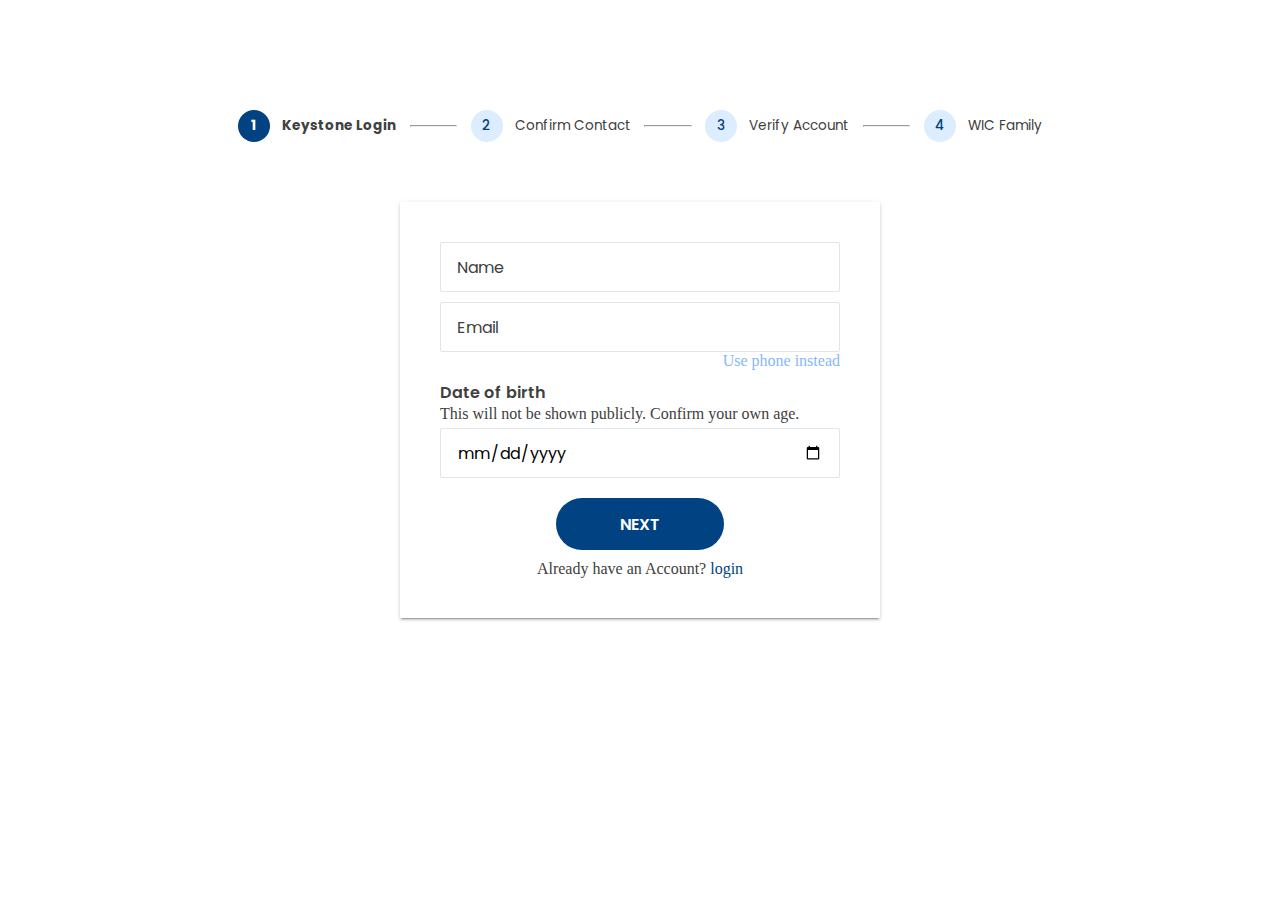
==== index.html @ 5b309039 "This is initial commit" ====
<!DOCTYPE html>
<html lang="en">
<head>
  <meta charset="UTF-8">
  <meta name="viewport" content="width=device-width, initial-scale=1.0">
  <title>Signup</title>
  <link rel="stylesheet" href="style.css">
  
</head>
<main>
  <div id="fp-stepper-container">
    <div class="fp-stepper-cell active">
        <div class="fp-stepper-step">
            <span class="fp-stepper-number">1</span> <span class="fp-stepper-label">Keystone Login</span><hr>
        </div>
    </div>
    <div class="fp-stepper-cell ">
        <div class="fp-stepper-step">
            <span class="fp-stepper-number">2</span> <span class="fp-stepper-label">Confirm Contact</span><hr>
        </div>
    </div>
    <div class="fp-stepper-cell ">
        <div class="fp-stepper-step">
            <span class="fp-stepper-number">3</span> <span class="fp-stepper-label">Verify Account</span><hr>
        </div>
    </div>
    <div class="fp-stepper-cell ">
        <div class="fp-stepper-step">
            <span class="fp-stepper-number">4</span> <span class="fp-stepper-label">WIC Family</span>
        </div>
    </div>
</div>
<!-- <div class="fp-page-intro short">
  <div class="intro-inner">
  <h1>Register a New Keystone Login Account</h1>
  <p>Keystone Login is an account management system for commonwealth online services. You can use your Keystone Login username and password to log into any online service that participates in Keystone Login.</p>
</div>
</div> -->
  <div class="wrapper">
    



    <!-- Step 1: Name, Email/Phone, Date of Birth -->
<div id="step-1" class="step">
    <p id="error-message" class="error-message"></p>
    <form id="form">
      <div>
        <label for="firstname-input">
        </label>
        <input type="text" name="firstname" id="firstname-input" placeholder="Name">
      </div>
      <div>
        <label for="email-input"></label>
        <input type="email" name="email" id="email-input" placeholder="Email" required>
        <input type="tel" name="phone" id="phone-input" placeholder="Phone Number" class="hidden" required>
        <p id="toggle-field" style="cursor:pointer; color:blue;" onclick="toggleInput()">Use phone instead</p>
      </div>
      
      <div>
      <label for="dob" class="dob-label">Date of birth</label>
      <p class="label-text">This will not be shown publicly. Confirm your own age.</p>
      <input type="date" id="dob" name="dob" required>
      </div>
    
      <button type="submit" onclick="validateStep1()">Next</button>
      <p>Already have an Account? <a href="login.html">login</a> </p>
    </div>
    </form>
    
    
    <!-- Step 2: Review Name, Email/Phone, Date of Birth -->
    <div id="step-2" class="step hidden">
      <h2>Create Your Account</h2>
      <p>Please review the information below and click "Sign Up" to create your account.</p>
    
      <form id="review-form">
        <div>
          <label for="review-name">Name</label>
          <input type="text" id="review-name" readonly>
        </div>
        <div>
          <label for="review-contact" id="review-contact-label">Email/Phone</label>
          <input type="text" id="review-contact" readonly>
        </div>
        <div>
          <label for="review-dob">Date of Birth</label>
          <input type="text" id="review-dob" readonly>
        </div>
        <div class="btns-wrap"><button class="button-back" type="button" onclick="prevStep(1)">Back</button>
        <button type="button" onclick="nextStep(3)">Sign Up</button></div>

      </form>
    
      <!-- <div class="captcha">
        <p>Please complete the CAPTCHA to prove you're human.</p>
   
      </div> -->
    </div>
    


<!-- Step 3: We Sent You a Code -->
<div id="step-3" class="step hidden">
  <p id="verificaion-error-message" class="error-message"></p>
  <form id="verification-form">
    <h2>Verification Code</h2>
    <p id="verification-message">We sent a code to your email. Please enter it below.</p>
    <input type="text" id="verification-code" placeholder="Enter your code 123456" required>
    <button type="button" onclick="validateVerificationCode()">Next</button>
    <button class="button-back" type="button" onclick="prevStep(2)">Don't receive code?</button>
  </form>
</div>




<!-- Step 4: Password Setup -->
<div id="step-4" class="step hidden">
  <p id="password-error-message" class="error-message"></p> <!-- Error message will be displayed here -->
  <form id="password-form">
    <h2>You'll need a password</h2>
    <p>Make sure it's 8 characters or more.</p>
    <input type="password" id="password" required>
    <button type="button" onclick="validatePassword()">Next</button>
  </form>
</div>

  

</div> 
</div>
</main>
<script type="text/javascript" src="validation.js" defer></script>
</body>
</html>
---- style.css ----
@import url('https://fonts.googleapis.com/css2?family=Poppins:ital,wght@0,100;0,200;0,300;0,400;0,500;0,600;0,700;0,800;0,900;1,100;1,200;1,300;1,400;1,500;1,600;1,700;1,800;1,900&display=swap');
:root {
  --base-color: white;
  --text-color: #404040;
  --input-color: #dcedff;
  --wic-blue: #014282;
}
*{
  margin: 0;
  padding: 0;
}
html{
  font-family: Poppins, Segoe UI, sans-serif;
  font-size: 16px;
  color: var(--text-color);
}
body{
  min-height: 100vh;
  background-size: cover;
  background-position: right;
  overflow: hidden;
}
main {
  position: absolute;
  top: 110px;
  bottom: 48px;
  left: 0;
  right: 0;
  overflow: auto;
}
.fp-page-intro.short {
  width: max(300px, 92%);
  margin: auto;
  padding: 30px 4%;
}
.intro-inner p {
  max-width: 460px;

}
#toggle-field {
  text-align: end;
  color: #86b7fe!important;
}

.wrapper {
  box-sizing: border-box;
  background-color: var(--base-color);
  height: auto;
  width: max(40%, 600px);
  padding: 10px;
  border-radius: 0 20px 20px 0;
  display: flex;
  flex-direction: column;
  align-items: center;
  justify-content: center;
  margin: auto;
}
.h1, .h2, .h3, .h4, .h5, .h6, h1, h2, h3, h4, h5, h6 {
  margin-top: 0;
  margin-bottom: .5rem;
  font-weight: 500;
  line-height: 1.2;
  color: var(--bs-heading-color);
}
p {
  font-family: Cambria, Cochin, Georgia, Times, Times New Roman, serif;
}
form {
  margin: 30px 0 50px;
  display: flex;
  flex-direction: column;
  align-items: center;
  gap: 10px;
  box-shadow: 0 3px 1px -2px rgba(0, 0, 0, .2), 0 2px 2px 0 rgba(0, 0, 0, .14), 0 1px 5px 0 rgba(0, 0, 0, .12);
  padding: 40px;
}
#step-1 form {
    margin: 50px 0;
}
form > div {
  width: 100%;
  display: flex;
  justify-content: center;
  flex-direction: column;
}
#step-2 {
    margin-top: 40px;
}
form input {
  box-sizing: border-box;
  flex-grow: 1;
  min-width: 0;
  height: 50px;
  padding: 1em;
  font: inherit;
  border-radius: 2px;
  border: 1px solid #e0e5e9;
  transition: 150ms ease;
}
form input:hover{
  border-color: var(--wic-blue);
}
form input:focus, form input:hover {
  outline: none;
  border-color: #86b7fe;
}
.dob-label {
  font-weight: 600;
}
.label-text{
    margin-bottom: 5px;
}
form input::placeholder{
  color: var(--text-color);
}

form button{
  margin-top: 10px;
  border: none;
  border-radius: 1000px;
  padding: .85em 4em;
  background-color: var(--wic-blue);
  color: var(--base-color);
  font: inherit;
  font-weight: 600;
  text-transform: uppercase;
  cursor: pointer;
  transition: 150ms ease;
}
form button:hover{
  background-color: var(--text-color);
}
form button:focus{
  outline: none;
  background-color: var(--text-color);
}
a{
  text-decoration: none;
  color: var(--wic-blue);
}
a:hover{
  text-decoration: underline;
}
#toggle-field {
  text-align: end;
}
  /* CSS to style the form 2 */
  .container {
    max-width: 600px;
    margin: 0 auto;
    padding: 20px;
    background-color: white;
    border-radius: 8px;
    box-shadow: 0 0 10px rgba(0, 0, 0, 0.1);
  }
  
  .hidden {
    display: none;
  }
  
  .step {
    margin-bottom: 20px;
    width: min(480px, 100%);
}
  
  .dob-container select {
    margin-right: 5px;
  }
  
  button {
    padding: 10px 15px;
    background-color: #1DA1F2;
    color: white;
    border: none;
    border-radius: 4px;
    cursor: pointer;
  }
  
  button:hover {
    background-color: #0c8ed6;
  }
  #fp-stepper-container {
    display: flex;
    flex-direction: row;
    /* align-items: center; */
    justify-content: center;
}
.btns-wrap {
  display: flex;
  flex-direction: row;
  justify-content: space-between;
}
.button-back{
  background: transparent;
  color: black;
  padding: 0;
  font-size: 1rem;
  text-transform: capitalize;
}
.button-back:focus, .button-back:hover {
  background: transparent;
}
.fp-stepper-step {
  display: flex;
  align-items: center;
  font-size: .85rem;
  /* height: 100px; */
  /* background: yellow; */
}
.fp-stepper-cell.active .fp-stepper-step {
  font-weight: bold;
}
.fp-stepper-number {
  display: inline-flex;
  align-content: center;
  align-items: center;
  align-self: center;
  justify-content: center;
  margin-right: .75rem;
  height: 2rem;
  min-width: 2rem;
  width: 2rem;
  border-radius: 50%;
  background-color: hsl(210, 98%, 93%);
  color: var(--wic-blue);
  font-weight: 500;
}
.fp-stepper-cell.active .fp-stepper-number {
  background-color: var(--wic-blue);
  color: white;
  font-weight: bold;
}
.fp-stepper-step hr {
  margin-left: clamp(10px, calc(1.25rem + ((1vw - 25.6px) * 0.4854)), 20px);
  margin-right: clamp(10px, calc(1.25rem + ((1vw - 25.6px) * 0.4854)), 20px);
  width: clamp(15px, calc(5.9375rem + ((1vw - 25.6px) * 3.8835)), 95px);
  flex-grow: 1;
  background-color: greenyellow;
}
@media(max-width: 1100px){
  .wrapper{
    width: min(600px, 100%);
    border-radius: 0;
  }
}

form div.incorrect input{
  border-color: #f06272;
}
.error-message{
  color: #f06272;
  margin-top: 20px;
}

@media (max-width: 782px) {
  .fp-stepper-step {
      max-width: min-content;
  }
}

@media (max-width: 550px) {
.fp-stepper-step hr {
display:none;
}
.fp-stepper-step{
flex-direction: column;
padding: 0 20px;  
}
.fp-stepper-step {
  flex-direction: column;
  padding: 0 clamp(10px, calc(2.5rem + ((1vw - 5.5px) * 13.0435)), 40px);
}
}
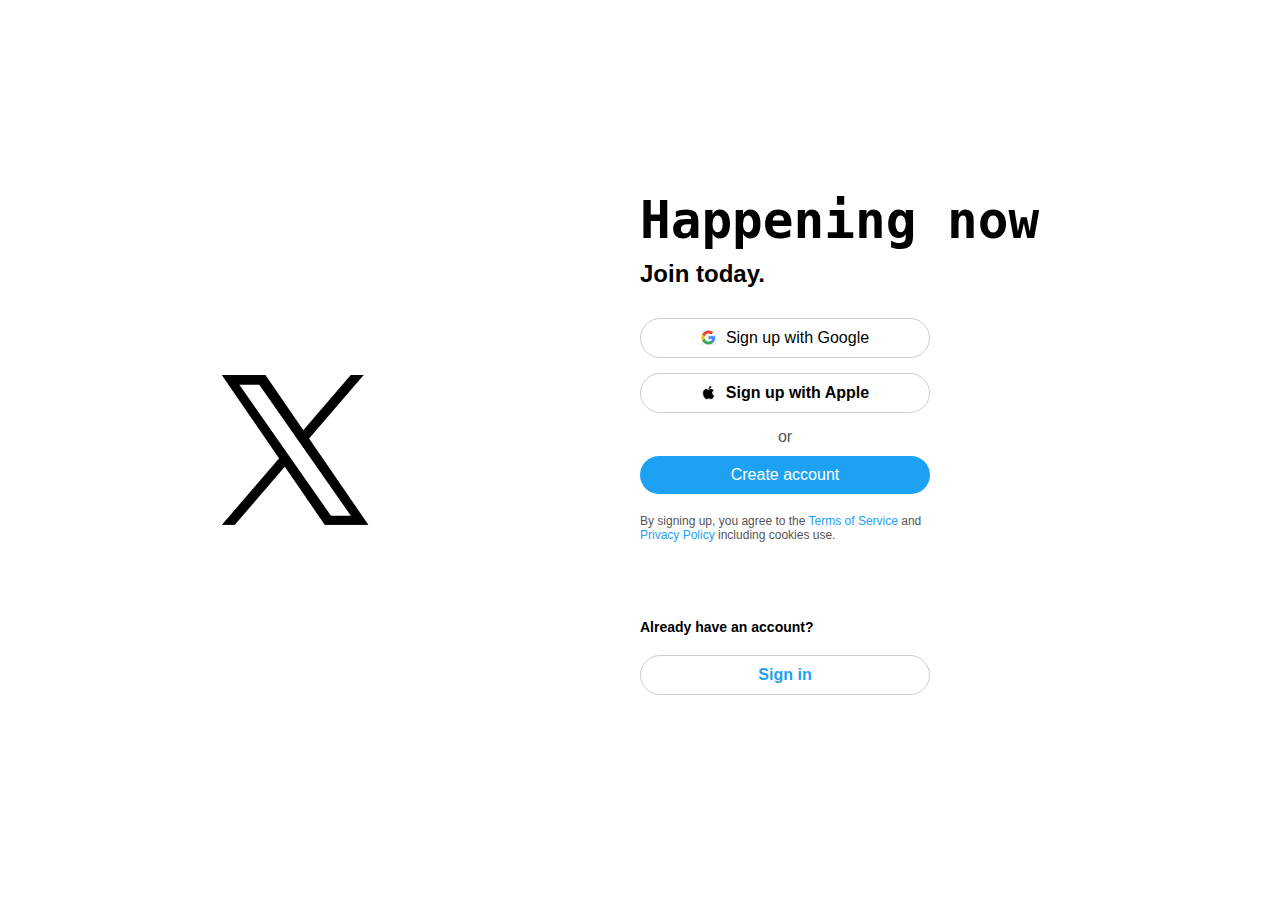
==== commit a6c4229d: "adding changes" ====
--- a/index.html
+++ b/index.html
@@ -3,134 +3,268 @@
 <head>
   <meta charset="UTF-8">
   <meta name="viewport" content="width=device-width, initial-scale=1.0">
-  <title>Signup</title>
+  <title>Login Page</title>
   <link rel="stylesheet" href="style.css">
+</head>
+<body>
+  <div class="container">
+    <!-- Left Column with Logo -->
+    <div class="left-column">
+      <img src="X-512.webp" alt="Logo" class="logo">
+    </div>
+    
+    <!-- Right Column -->
+    <div class="right-column">
+      <h1>Happening now</h1>
+      <h2>Join today.</h2>
+      
+      <!-- Buttons -->
+       <div class="btn-group">
+      <button class="google-btn ">
+        <img src="google-logo.png" alt="Google" class="icon"> Sign up with Google
+      </button>
+      
+      <button class="apple-btn">
+        <img src="apple-logo-transparent.png" alt="Apple" class="icon"> Sign up with Apple
+      </button>
+      
+      <div class="or">or</div>
+      
+      <button class="create-account-btn">Create account</button>
+      <!-- Modal 1 starts here -->
+  <div class="modal-overlay" id="modal-1">
+    <div class="modal">
+      <div class="modal-header">
+        <span class="close-btn" id="close-modal-1">&times;</span>
+        <p>Step 1 of 5</p>
+      </div>
+      <div class="modal-content">
+      <h2>Create your account</h2>
+      
+      <!-- Form -->
+      <form>
+  <!-- Name Input -->
+  <div class="input-container">
+    <input type="text" id="name-input" class="input-field" maxlength="50" required>
+    <label for="name" class="input-label">Name</label>
+    <span class="char-count" id="char-count">0/50</span>
+  </div>
+
+<!-- Phone/Email Input -->
+<div class="input-container">
+  <input type="email" name="email" id="email-input" class="input-field" required>
+  <label for="email-input" id="email-label" class="input-label">Email</label>
+  <input type="tel" name="phone" id="phone-input" class="input-field hidden" required>
+  <label for="phone-input" id="phone-label" class="input-label hidden" >Phone</label>
+  <p class="toggle-link" id="toggle-field" onclick="toggleInput()">Use phone instead</p>
+</div>
+
+
+        <!-- Date of Birth -->
+        <label for="dob" class="dob-label">Date of birth</label>
+        <p class="label-text">This will not be shown publicly. Confirm your own age.</p>
+        <div class="dob-container">
+          <select class="dob-select" id="month">
+            <option>Month</option>
+            <!-- Add months -->
+            <option value="1">January</option>
+            <option value="2">February</option>
+            <option value="3">March</option>
+            <option value="1">April</option>
+            <option value="2">May</option>
+            <option value="3">June</option>
+            <option value="1">July</option>
+            <option value="2">August</option>
+            <option value="3">September</option>
+            <option value="1">October</option>
+            <option value="2">Noverber</option>
+            <option value="3">Devember</option>
+            <!-- ... other months -->
+          </select>
+          
+          <select class="dob-select" id="day">
+            <option>Day</option>
+            <!-- Add days -->
+            <option value="1">1</option>
+            <option value="2">2</option>
+            <option value="3">3</option>
+            <option value="1">4</option>
+            <option value="2">5</option>
+            <option value="3">6</option>
+            <option value="1">7</option>
+            <option value="2">8</option>
+            <option value="3">9</option>
+            <option value="1">10</option>
+            <option value="2">11</option>
+            <option value="3">12</option>
+            <option value="1">13</option>
+            <option value="2">14</option>
+            <option value="3">15</option>
+            <option value="1">16</option>
+            <option value="2">17</option>
+            <option value="3">18</option>
+            <option value="1">19</option>
+            <option value="2">20</option>
+            <option value="3">21</option>
+            <option value="1">22</option>
+            <option value="2">23</option>
+            <option value="3">24</option>
+            <option value="1">25</option>
+            <option value="2">26</option>
+            <option value="3">27</option>
+            <option value="1">28</option>
+            <option value="2">29</option>
+            <option value="3">30</option>
+            <option value="3">31</option>
+            
+            <!-- ... other days -->
+          </select>
+          
+          <select class="dob-select" id="year">
+            <option>Year</option>
+            <!-- Add years -->
+            <option value="2000">2000</option>
+            <option value="1999">1999</option>
+            <option value="2000">1998</option>
+            <option value="1999">1997</option>
+            <option value="2000">1996</option>
+            <option value="1999">1995</option>
+            <option value="2000">1994</option>
+            <option value="1999">1993</option>
+            <option value="2000">1992</option>
+            <option value="1999">1991</option>
+            <option value="1999">1990</option>
+            <option value="2000">1989</option>
+            <option value="1999">1988</option>
+            <option value="2000">1987</option>
+            <option value="1999">1986</option>
+            <option value="2000">1984</option>
+            <option value="1999">1983</option>
+            <option value="2000">1982</option>
+            <option value="1999">1981</option>
+            <option value="1999">1980</option>
+            <option value="2000">1979</option>
+            <option value="1999">1978</option>
+            <option value="2000">1977</option>
+            <option value="1999">1976</option>
+            <option value="2000">1975</option>
+            <option value="1999">1974</option>
+            <option value="2000">1973</option>
+            <option value="1999">1972</option>
+            <option value="1999">1970</option>
+            <option value="2000">1969</option>
+            <option value="1999">1968</option>
+            <option value="2000">1967</option>
+            <option value="1999">1966</option>
+            <option value="2000">1965</option>
+            <option value="1999">1964</option>
+            <option value="2000">1963</option>
+            <option value="1999">1962</option>
+
+            <!-- ... other years -->
+          </select>
+        </div>
+
+        <!-- Next Button -->
+        <button type="submit" class="modal-next-btn" id="next-btn-1">Next</button>
+      </form>
+    </div>
+    </div>
+  </div>
+  <!-- Modal 1 ends here -->
+  <!-- Modal 2 starts here -->
+  <div class="modal-overlay" id="modal-2">
+    <div class="modal">
+      <div class="modal-header">
+        <span class="close-btn" id="close-modal-2">&times;</span>
+        <p>Step 2 of 5</p>
+      </div>
+      <div class="modal-content">
+      <h2>Customize your experince</h2>
+      <h3>Track where you see X content across the web</h3>
+      <div class="terms"> 
+      <div class="para-checkbox"><p>X uses this data to personalize you experince. this we browsing history will never be stored with your name, email, or phone number.</p>
+        <input type="checkbox" checked="checked">
+        <span class="checkmark"></span></div>
+     
+      <p>By signing up, you agree to our <a href="#">Terms</a>, <a href="#">Privacy Policy</a>, and <a href="#">Cookie Use</a>. X may use your contact information, including your email address and phone number for purpose outlined in our Privacy Policy. <a href="#">Learn more</a></p></div>
+     
+      
+ 
+        <!-- Next Button 2-->
+        <button type="button" class="modal-next-btn" id="next-btn-2">Next</button>
+   
+    </div>
+    </div>
+  </div>
+   <!-- Modal 2 ends here -->
+    <!-- Modal 3 starts here -->
+  <div class="modal-overlay" id="modal-3">
+    <div class="modal">
+      <div class="modal-header">
+        <span class="close-btn" id="close-modal-3">&#129120;</span>
+        <p>Step 3 of 5</p>
+      </div>
+      <div class="modal-content">
+      <h2>Create your account</h2>
+      <form>
+        <!-- Name Input -->
+        <div class="input-container">
+          <input type="text" id="name-input-fill" class="input-field" maxlength="50" readonly>
+          <label for="name" class="input-label">Name</label>
+          <div class="input-checkbox">
+            <input type="checkbox" checked="checked">
+            <span class="checkmark"></span></div>
+        </div>
+      
+      <!-- Phone/Email Input -->
+      <div class="input-container">
+        <input type="email" name="email" id="email-input-fill" class="input-field" readonly>
+        <!-- <label for="email-input" id="email-label-fill" class="input-label">Email</label> -->
+        <input type="tel" name="phone" id="phone-input-fill" class="input-field hidden" readonly>
+        <label for="phone-input" id="phone-label-fill" class="input-label hidden" >Phone</label>
+        <div class="input-checkbox">
+          <input type="checkbox" checked="checked">
+          <span class="checkmark"></span></div>
+      </div>
+
+      <!-- Date input -->
+      <div class="input-container">
+        <input type="email" name="email" id="email-input-fill" class="input-field" required>
+        <label for="email-input" id="email-label-fill" class="input-label">Date of birth</label>
+        <div class="input-checkbox">
+          <input type="checkbox" checked="checked">
+          <span class="checkmark"></span></div>
+      </div>
+      
+      <div class="terms">    
+      <p>By signing up, you agree to the <a href="#">Terms of Service</a> and <a href="#">Privacy Policy</a>, including <a href="#">Cookie Use</a>. X may use your contact information, including your email address and phone number for purpose outlined in our Privacy Policy, like keeping your account secure and personalizing our services, including ads.<a href="#">Learn more</a>. Others will be able to find you by email or phone number, when provided, unless ou choose otherwise <a href="#">here</a></p></div>
+     
+      
+ 
+        <!-- Next Button 2-->
+        <button type="submit" class="modal-next-btn" id="next-btn-3">Sign up</button>
+   </form>
+    </div>
+  </div>
+    </div>
   
-</head>
-<main>
-  <div id="fp-stepper-container">
-    <div class="fp-stepper-cell active">
-        <div class="fp-stepper-step">
-            <span class="fp-stepper-number">1</span> <span class="fp-stepper-label">Keystone Login</span><hr>
-        </div>
-    </div>
-    <div class="fp-stepper-cell ">
-        <div class="fp-stepper-step">
-            <span class="fp-stepper-number">2</span> <span class="fp-stepper-label">Confirm Contact</span><hr>
-        </div>
-    </div>
-    <div class="fp-stepper-cell ">
-        <div class="fp-stepper-step">
-            <span class="fp-stepper-number">3</span> <span class="fp-stepper-label">Verify Account</span><hr>
-        </div>
-    </div>
-    <div class="fp-stepper-cell ">
-        <div class="fp-stepper-step">
-            <span class="fp-stepper-number">4</span> <span class="fp-stepper-label">WIC Family</span>
-        </div>
-    </div>
-</div>
-<!-- <div class="fp-page-intro short">
-  <div class="intro-inner">
-  <h1>Register a New Keystone Login Account</h1>
-  <p>Keystone Login is an account management system for commonwealth online services. You can use your Keystone Login username and password to log into any online service that participates in Keystone Login.</p>
-</div>
-</div> -->
-  <div class="wrapper">
-    
-
-
-
-    <!-- Step 1: Name, Email/Phone, Date of Birth -->
-<div id="step-1" class="step">
-    <p id="error-message" class="error-message"></p>
-    <form id="form">
-      <div>
-        <label for="firstname-input">
-        </label>
-        <input type="text" name="firstname" id="firstname-input" placeholder="Name">
-      </div>
-      <div>
-        <label for="email-input"></label>
-        <input type="email" name="email" id="email-input" placeholder="Email" required>
-        <input type="tel" name="phone" id="phone-input" placeholder="Phone Number" class="hidden" required>
-        <p id="toggle-field" style="cursor:pointer; color:blue;" onclick="toggleInput()">Use phone instead</p>
-      </div>
-      
-      <div>
-      <label for="dob" class="dob-label">Date of birth</label>
-      <p class="label-text">This will not be shown publicly. Confirm your own age.</p>
-      <input type="date" id="dob" name="dob" required>
-      </div>
-    
-      <button type="submit" onclick="validateStep1()">Next</button>
-      <p>Already have an Account? <a href="login.html">login</a> </p>
-    </div>
-    </form>
-    
-    
-    <!-- Step 2: Review Name, Email/Phone, Date of Birth -->
-    <div id="step-2" class="step hidden">
-      <h2>Create Your Account</h2>
-      <p>Please review the information below and click "Sign Up" to create your account.</p>
-    
-      <form id="review-form">
-        <div>
-          <label for="review-name">Name</label>
-          <input type="text" id="review-name" readonly>
-        </div>
-        <div>
-          <label for="review-contact" id="review-contact-label">Email/Phone</label>
-          <input type="text" id="review-contact" readonly>
-        </div>
-        <div>
-          <label for="review-dob">Date of Birth</label>
-          <input type="text" id="review-dob" readonly>
-        </div>
-        <div class="btns-wrap"><button class="button-back" type="button" onclick="prevStep(1)">Back</button>
-        <button type="button" onclick="nextStep(3)">Sign Up</button></div>
-
-      </form>
-    
-      <!-- <div class="captcha">
-        <p>Please complete the CAPTCHA to prove you're human.</p>
-   
-      </div> -->
-    </div>
-    
-
-
-<!-- Step 3: We Sent You a Code -->
-<div id="step-3" class="step hidden">
-  <p id="verificaion-error-message" class="error-message"></p>
-  <form id="verification-form">
-    <h2>Verification Code</h2>
-    <p id="verification-message">We sent a code to your email. Please enter it below.</p>
-    <input type="text" id="verification-code" placeholder="Enter your code 123456" required>
-    <button type="button" onclick="validateVerificationCode()">Next</button>
-    <button class="button-back" type="button" onclick="prevStep(2)">Don't receive code?</button>
-  </form>
-</div>
-
-
-
-
-<!-- Step 4: Password Setup -->
-<div id="step-4" class="step hidden">
-  <p id="password-error-message" class="error-message"></p> <!-- Error message will be displayed here -->
-  <form id="password-form">
-    <h2>You'll need a password</h2>
-    <p>Make sure it's 8 characters or more.</p>
-    <input type="password" id="password" required>
-    <button type="button" onclick="validatePassword()">Next</button>
-  </form>
-</div>
-
-  
-
-</div> 
-</div>
-</main>
-<script type="text/javascript" src="validation.js" defer></script>
+   <!-- Modal 3 ends here -->
+      <!-- Terms of Service -->
+      <p class="terms">By signing up, you agree to the 
+        <a href="#">Terms of Service</a> and <a href="#">Privacy Policy</a> 
+        including cookies use.
+      </p>
+      
+      <!-- Sign In -->
+      <p class="signin-text">Already have an account?</p>
+      <a href="login.html">
+        <button class="signin-btn">Sign in</button>
+      </a>
+    </div>
+    </div>
+  </div>
+  </div>
+  <script src="script.js"></script>
 </body>
 </html>
--- a/style.css
+++ b/style.css
@@ -5,278 +5,363 @@
   --input-color: #dcedff;
   --wic-blue: #014282;
 }
-*{
+* {
   margin: 0;
   padding: 0;
-}
-html{
-  font-family: Poppins, Segoe UI, sans-serif;
-  font-size: 16px;
-  color: var(--text-color);
-}
-body{
-  min-height: 100vh;
-  background-size: cover;
-  background-position: right;
-  overflow: hidden;
-}
-main {
-  position: absolute;
-  top: 110px;
-  bottom: 48px;
-  left: 0;
-  right: 0;
-  overflow: auto;
-}
-.fp-page-intro.short {
-  width: max(300px, 92%);
-  margin: auto;
-  padding: 30px 4%;
-}
-.intro-inner p {
-  max-width: 460px;
-
-}
-#toggle-field {
-  text-align: end;
-  color: #86b7fe!important;
-}
-
-.wrapper {
   box-sizing: border-box;
-  background-color: var(--base-color);
-  height: auto;
-  width: max(40%, 600px);
-  padding: 10px;
-  border-radius: 0 20px 20px 0;
+  font-family: Arial, sans-serif;
+}
+
+body, html {
+  height: 100%;
+}
+
+.container {
+  display: flex;
+  height: 100vh;
+}
+
+.left-column {
+  flex: 1;
+  display: flex;
+  justify-content: center;
+  align-items: center;
+}
+
+.logo {
+  width: 150px;
+}
+
+.right-column {
+  flex: 1;
+  padding: 50px;
   display: flex;
   flex-direction: column;
+  justify-content: center;
+}
+
+h1 {
+  font-size: 51px;
+  margin-bottom: 10px;
+  font-family: monospace;
+  font-weight: bold;
+}
+
+h2 {
+  font-size: 26px;
+  margin-top: 50px;
+  margin-bottom: 30px;
+  font-family: sans-serif;
+}
+a{
+  text-decoration: none;
+}
+button {
+  display: flex;
   align-items: center;
   justify-content: center;
-  margin: auto;
-}
-.h1, .h2, .h3, .h4, .h5, .h6, h1, h2, h3, h4, h5, h6 {
+  font-size: 16px;
+  padding: 10px;
+  margin-bottom: 15px;
+  width: 100%;
+  cursor: pointer;
+  border: none;
+  border-radius: 30px;
+}
+.btn-group{
+max-width: 290px;
+}
+button img.icon {
+  margin-right: 10px;
+  width: 15px;
+}
+
+.google-btn {
+  background-color: #fff;
+  color: #000;
+  border: 1px solid #ccc;
+}
+
+.apple-btn {
+  color: #fff;
+  background-color: #fff;
+  color: #000;
+  border: 1px solid #ccc;
+  font-weight: 600;
+}
+.apple-btn:hover {
+  background: #e3e2e2;
+}
+.create-account-btn {
+  background-color: #1da1f2;
+  color: white;
+}
+
+.or {
+  text-align: center;
+  margin: 10px 0;
+  color: #555;
+}
+
+.terms {
+  font-size: 12px;
+  color: #555;
+  margin-top: 20px;
+}
+
+.terms a {
+  color: #1da1f2;
+  text-decoration: none;
+}
+
+.signin-text {
+  font-size: 14px;
+  margin: 77px 0 20px;
+  font-weight: 700;
+}
+
+.signin-btn {
+  background-color: transparent;
+  color: #1da1f2;
+  font-weight: 600;
+  cursor: pointer;
+  background-color: #fff;
+  border: 1px solid #ccc;
+}
+/* Modal Styling */
+.modal-overlay {
+  position: fixed;
+  top: 0;
+  left: 0;
+  width: 100%;
+  height: 100%;
+  background: rgba(0, 0, 0, 0.5);
+  display: none;
+  justify-content: center;
+  align-items: center;
+}
+
+.modal {
+  background: white;
+  border-radius: 15px;
+  padding: 20px;
+  width: 460px;
+  position: relative;
+}
+
+.modal-header {
+  display: flex;
+  align-items: center;
+}
+
+.modal-header p {
+  font-size: 14px;
+  margin-left: 15px;
+  font-weight: 600;
+}
+
+.close-btn {
+  font-size: 24px;
+  cursor: pointer;
+}
+
+h2 {
+  font-size: 24px;
   margin-top: 0;
-  margin-bottom: .5rem;
-  font-weight: 500;
-  line-height: 1.2;
-  color: var(--bs-heading-color);
-}
-p {
-  font-family: Cambria, Cochin, Georgia, Times, Times New Roman, serif;
-}
-form {
-  margin: 30px 0 50px;
-  display: flex;
-  flex-direction: column;
-  align-items: center;
-  gap: 10px;
-  box-shadow: 0 3px 1px -2px rgba(0, 0, 0, .2), 0 2px 2px 0 rgba(0, 0, 0, .14), 0 1px 5px 0 rgba(0, 0, 0, .12);
-  padding: 40px;
-}
-#step-1 form {
-    margin: 50px 0;
-}
-form > div {
-  width: 100%;
-  display: flex;
-  justify-content: center;
-  flex-direction: column;
-}
-#step-2 {
-    margin-top: 40px;
-}
-form input {
-  box-sizing: border-box;
-  flex-grow: 1;
-  min-width: 0;
-  height: 50px;
-  padding: 1em;
-  font: inherit;
-  border-radius: 2px;
-  border: 1px solid #e0e5e9;
-  transition: 150ms ease;
-}
-form input:hover{
-  border-color: var(--wic-blue);
-}
-form input:focus, form input:hover {
-  outline: none;
-  border-color: #86b7fe;
+}
+
+.input-field {
+  width: 100%;
+  padding: 10px;
+  margin-top: 10px;
+  border-radius: 5px;
+  border: 1px solid #ccc;
+}
+
+.small {
+  font-size: 12px;
+  margin-top: 5px;
+}
+
+.toggle-link {
+  color: #1da1f2;
+  cursor: pointer;
+  font-size: 12px;
+  text-align: end;
+  margin-top: 8px;
 }
 .dob-label {
   font-weight: 600;
 }
-.label-text{
-    margin-bottom: 5px;
-}
-form input::placeholder{
-  color: var(--text-color);
-}
-
-form button{
+.label-text {
+  margin-bottom: 5px;
+  font-size: 12px;
+}
+.dob-container {
+  display: flex;
+  gap: 10px;
   margin-top: 10px;
+}
+.dob-container select:focus-visible {
+  border: 1px solid #1da1f2;
+  outline-color:#1da1f2 ;
+}
+.hidden {
+  display: none;
+}
+.dob-select {
+  width: 100%;
+  padding: 10px;
+  border-radius: 5px;
+  border: 1px solid #ccc;
+}
+
+.modal-next-btn {
+  background-color: grey;
+  color: white;
+  padding: 10px;
+  width: 100%;
   border: none;
-  border-radius: 1000px;
-  padding: .85em 4em;
-  background-color: var(--wic-blue);
-  color: var(--base-color);
-  font: inherit;
-  font-weight: 600;
-  text-transform: uppercase;
-  cursor: pointer;
-  transition: 150ms ease;
-}
-form button:hover{
-  background-color: var(--text-color);
-}
-form button:focus{
+  border-radius: 20px;
+  cursor: pointer;
+  margin-top: 85px;
+}
+.modal-next-btn:hover {
+  background: black;
+}
+.modal-content {
+  padding: 30px 30px 0;
+}
+
+
+
+
+
+/* Input Container */
+.input-container {
+  position: relative;
+  margin-top: 20px;
+}
+
+/* Label styling */
+.input-label {
+  position: absolute;
+  top: 28px;
+  left: 10px;
+  font-size: 16px;
+  color: #888;
+  transition: all 0.2s ease-in-out;
+  pointer-events: none;
+}
+
+/* Input field */
+.input-field {
+  width: 100%;
+  padding: 10px;
+  padding-top: 20px; /* Make room for label */
+  padding-right: 60px; /* Make room for character counter */
+  font-size: 16px;
+  border-radius: 5px;
+  border: 1px solid #ccc;
   outline: none;
-  background-color: var(--text-color);
-}
-a{
-  text-decoration: none;
-  color: var(--wic-blue);
-}
-a:hover{
-  text-decoration: underline;
-}
-#toggle-field {
-  text-align: end;
-}
-  /* CSS to style the form 2 */
-  .container {
-    max-width: 600px;
-    margin: 0 auto;
-    padding: 20px;
-    background-color: white;
-    border-radius: 8px;
-    box-shadow: 0 0 10px rgba(0, 0, 0, 0.1);
-  }
-  
-  .hidden {
-    display: none;
-  }
-  
-  .step {
-    margin-bottom: 20px;
-    width: min(480px, 100%);
-}
-  
-  .dob-container select {
-    margin-right: 5px;
-  }
-  
-  button {
-    padding: 10px 15px;
-    background-color: #1DA1F2;
-    color: white;
-    border: none;
-    border-radius: 4px;
-    cursor: pointer;
-  }
-  
-  button:hover {
-    background-color: #0c8ed6;
-  }
-  #fp-stepper-container {
-    display: flex;
-    flex-direction: row;
-    /* align-items: center; */
-    justify-content: center;
-}
-.btns-wrap {
-  display: flex;
-  flex-direction: row;
-  justify-content: space-between;
-}
-.button-back{
-  background: transparent;
-  color: black;
-  padding: 0;
-  font-size: 1rem;
-  text-transform: capitalize;
-}
-.button-back:focus, .button-back:hover {
-  background: transparent;
-}
-.fp-stepper-step {
-  display: flex;
-  align-items: center;
-  font-size: .85rem;
-  /* height: 100px; */
-  /* background: yellow; */
-}
-.fp-stepper-cell.active .fp-stepper-step {
-  font-weight: bold;
-}
-.fp-stepper-number {
-  display: inline-flex;
-  align-content: center;
-  align-items: center;
-  align-self: center;
-  justify-content: center;
-  margin-right: .75rem;
-  height: 2rem;
-  min-width: 2rem;
-  width: 2rem;
+  box-sizing: border-box;
+}
+input:focus {
+  border: 1px solid #1da1f2;
+}
+/* Shrinking effect when input is focused or valid */
+#modal-1 .input-field:focus + .input-label, #modal-1 .input-field:valid + .input-label {
+  top: 17px;
+  left: 12px;
+  font-size: 12px;
+  color: #1da1f2;
+}
+
+/* Character limit styling inside input */
+.char-count {
+  position: absolute;
+  right: 10px;
+  top: 37px;
+  transform: translateY(-50%);
+  font-size: 12px;
+  color: #888;
+  display: none;
+}
+
+/* Show character count when input is focused */
+.input-field:focus ~ .char-count,
+.input-field:not(:placeholder-shown) ~ .char-count {
+  display: inline;
+}
+
+
+/* modal 2 styles */
+#modal-2 h3 {
+  font-size: 17px;
+  margin-bottom: 20px;
+}
+#modal-2 .terms p {
+  font-size: 13px;
+  color: #7f7f7f;
+  margin-bottom: 20px;
+  max-width: 95%;
+}
+.para-checkbox {
+  display: flex;
+  justify-content: flex-start;
+  align-items: flex-start;
+}
+.para-checkbox input[type="checkbox"] {
+  margin-top: 4px;
+}
+
+/* modal 3 styles */
+#modal-3 .terms {
+  margin-top: 75px;
+}
+#modal-3 .modal-next-btn {
+  background-color: rgb(20, 109, 217);
+  margin-top: 20px;
+}
+#modal-3 .close-btn {
+  font-size: 16px;
+}
+
+#modal-3 .input-label {
+  top: 17px;
+  left: 12px;
+  font-size: 12px;
+}
+#modal-3 .input-checkbox {
+  position: absolute;
+  right: 14px;
+  top: 28px;
+}
+/* ///////////// */
+#modal-3 input[type="checkbox"] {
+  -webkit-appearance: none;
+  appearance: none;
+  width: 15px;
+  height: 15px;
+  border: 2px solid green;
   border-radius: 50%;
-  background-color: hsl(210, 98%, 93%);
-  color: var(--wic-blue);
-  font-weight: 500;
-}
-.fp-stepper-cell.active .fp-stepper-number {
-  background-color: var(--wic-blue);
-  color: white;
-  font-weight: bold;
-}
-.fp-stepper-step hr {
-  margin-left: clamp(10px, calc(1.25rem + ((1vw - 25.6px) * 0.4854)), 20px);
-  margin-right: clamp(10px, calc(1.25rem + ((1vw - 25.6px) * 0.4854)), 20px);
-  width: clamp(15px, calc(5.9375rem + ((1vw - 25.6px) * 3.8835)), 95px);
-  flex-grow: 1;
-  background-color: greenyellow;
-}
-@media(max-width: 1100px){
-  .wrapper{
-    width: min(600px, 100%);
-    border-radius: 0;
-  }
-}
-
-form div.incorrect input{
-  border-color: #f06272;
-}
-.error-message{
-  color: #f06272;
-  margin-top: 20px;
-}
-
-@media (max-width: 782px) {
-  .fp-stepper-step {
-      max-width: min-content;
-  }
-}
-
-@media (max-width: 550px) {
-.fp-stepper-step hr {
-display:none;
-}
-.fp-stepper-step{
-flex-direction: column;
-padding: 0 20px;  
-}
-.fp-stepper-step {
-  flex-direction: column;
-  padding: 0 clamp(10px, calc(2.5rem + ((1vw - 5.5px) * 13.0435)), 40px);
-}
-}
-
-
-
-
-
-
-
-
-
+  outline: none;
+  cursor: pointer;
+  position: relative;
+}
+
+#modal-3 input[type="checkbox"]:checked {
+  background-color: green;
+}
+
+#modal-3 input[type="checkbox"]:checked::before {
+  content: "";
+  position: absolute;
+  width: 2px;
+  height: 5px;
+  border: solid white;
+  border-width: 0 2px 2px 0;
+  top: 2px;
+  left: 4px;
+  transform: rotate(45deg);
+}
